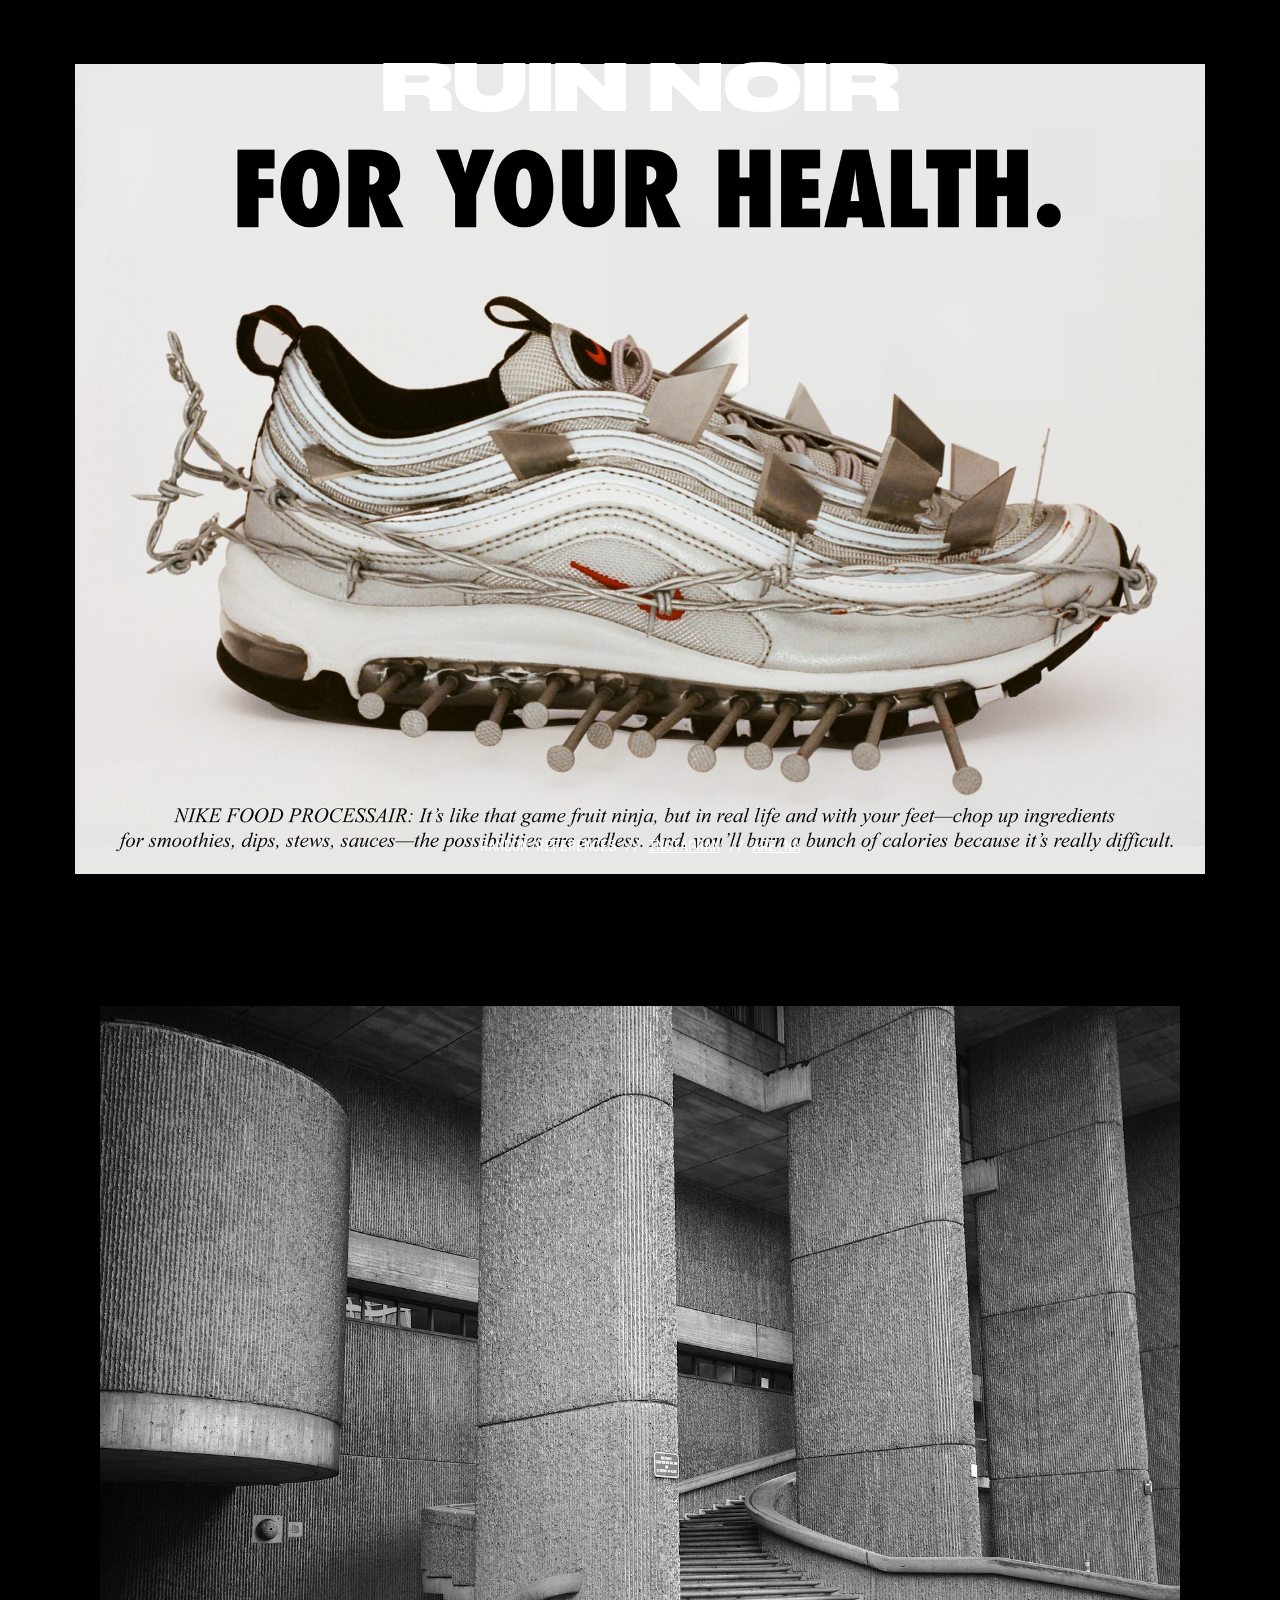
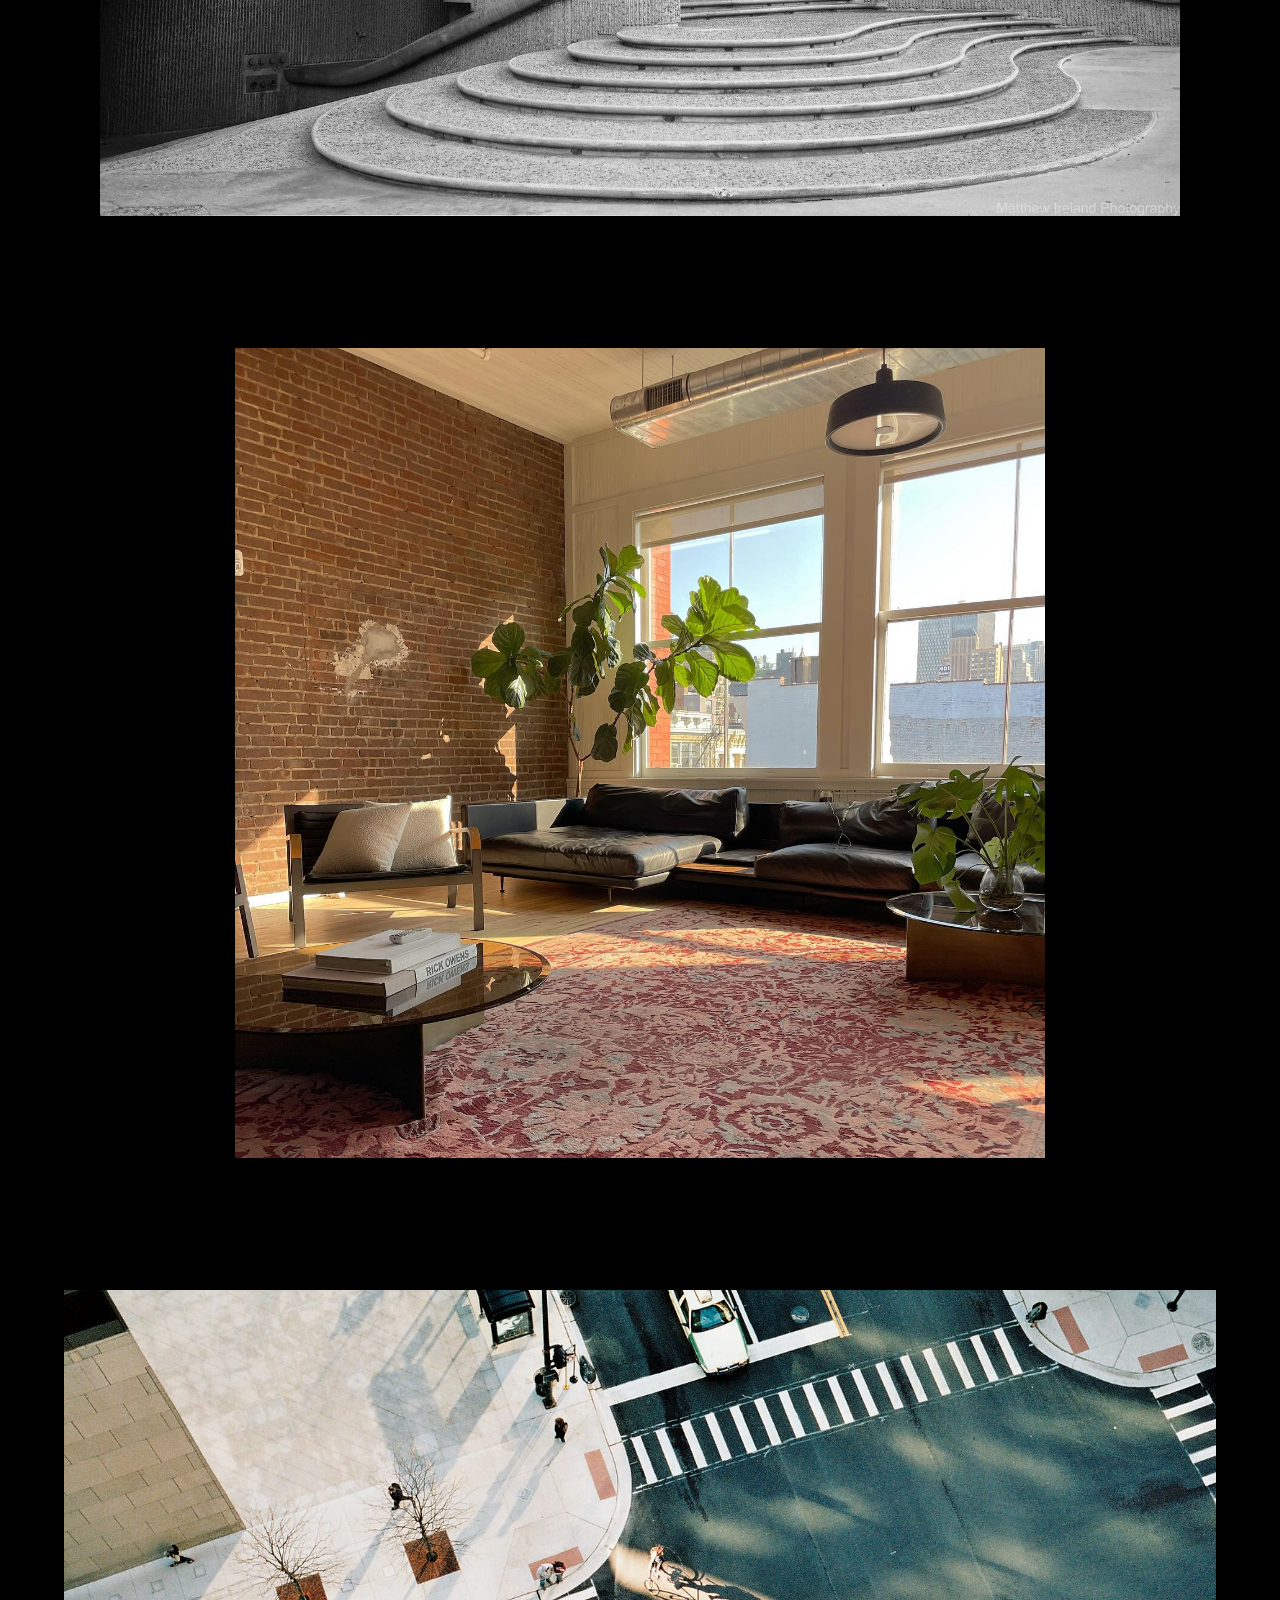
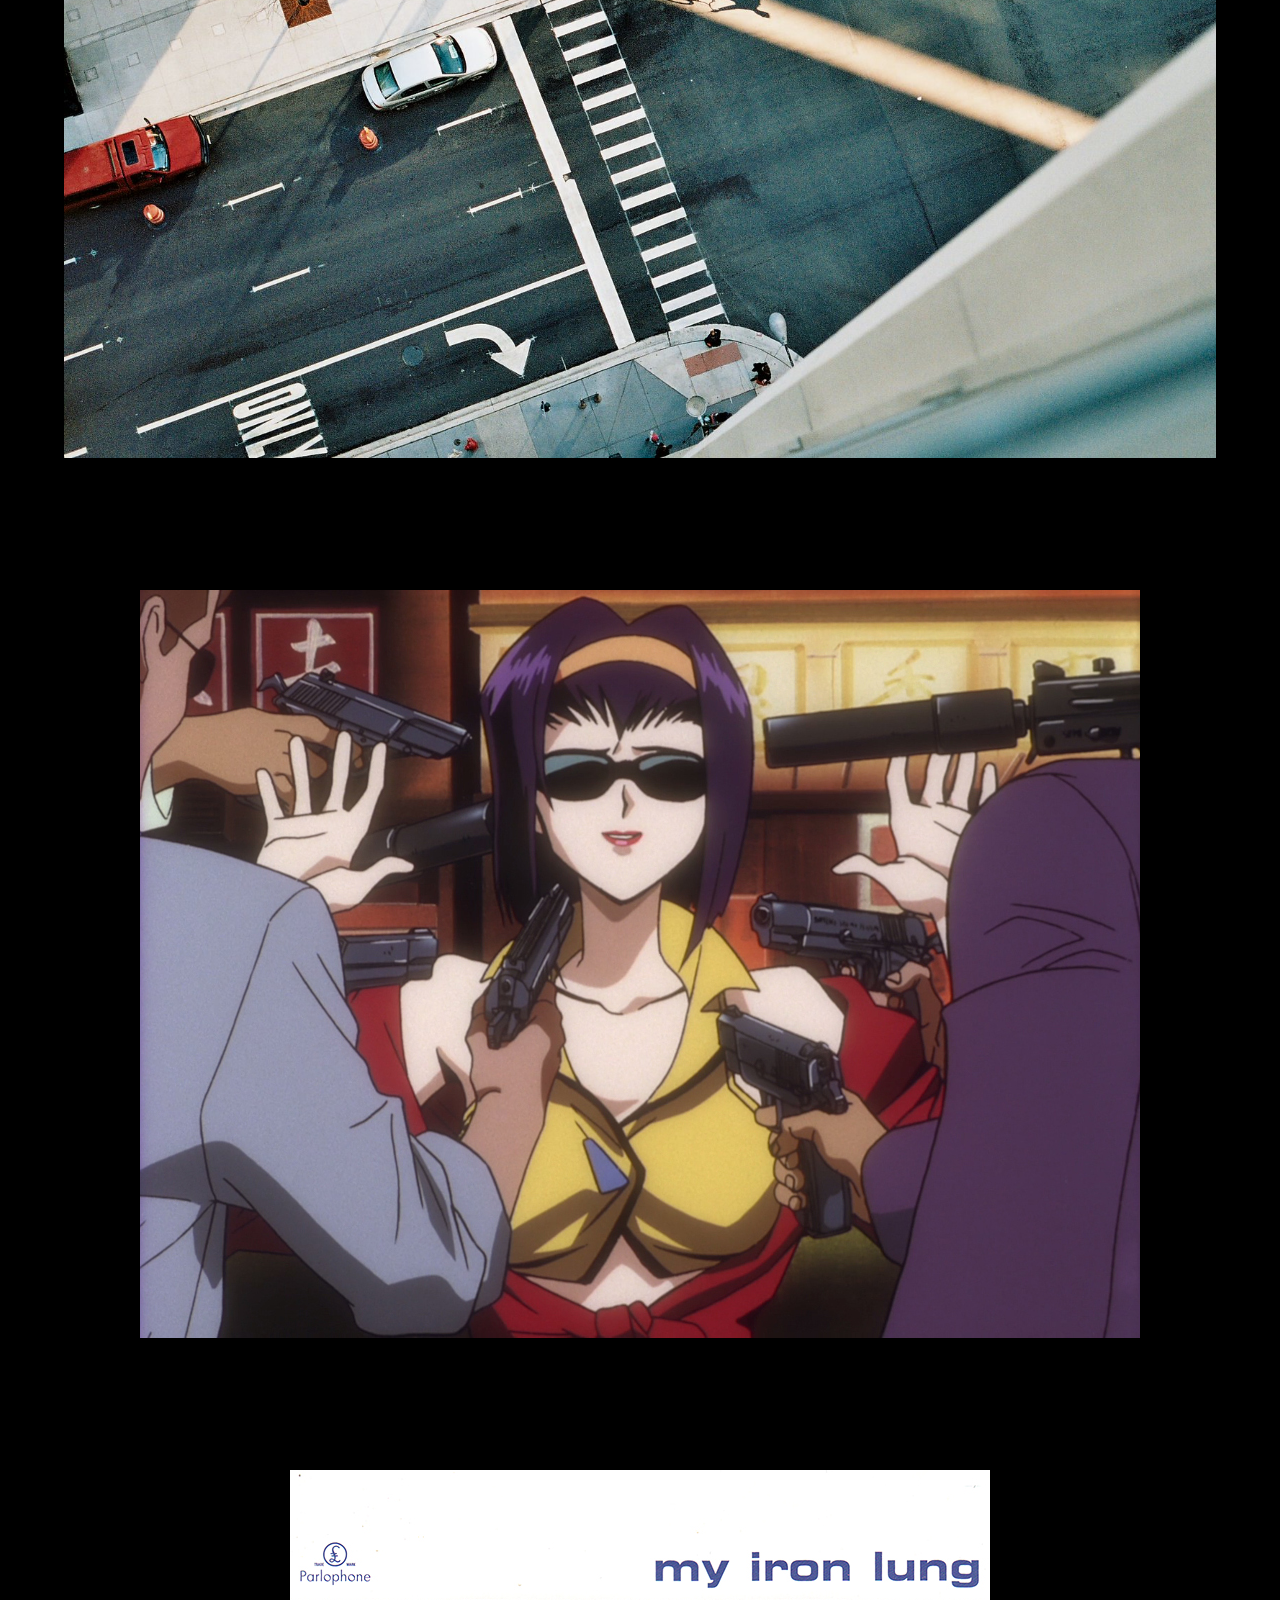
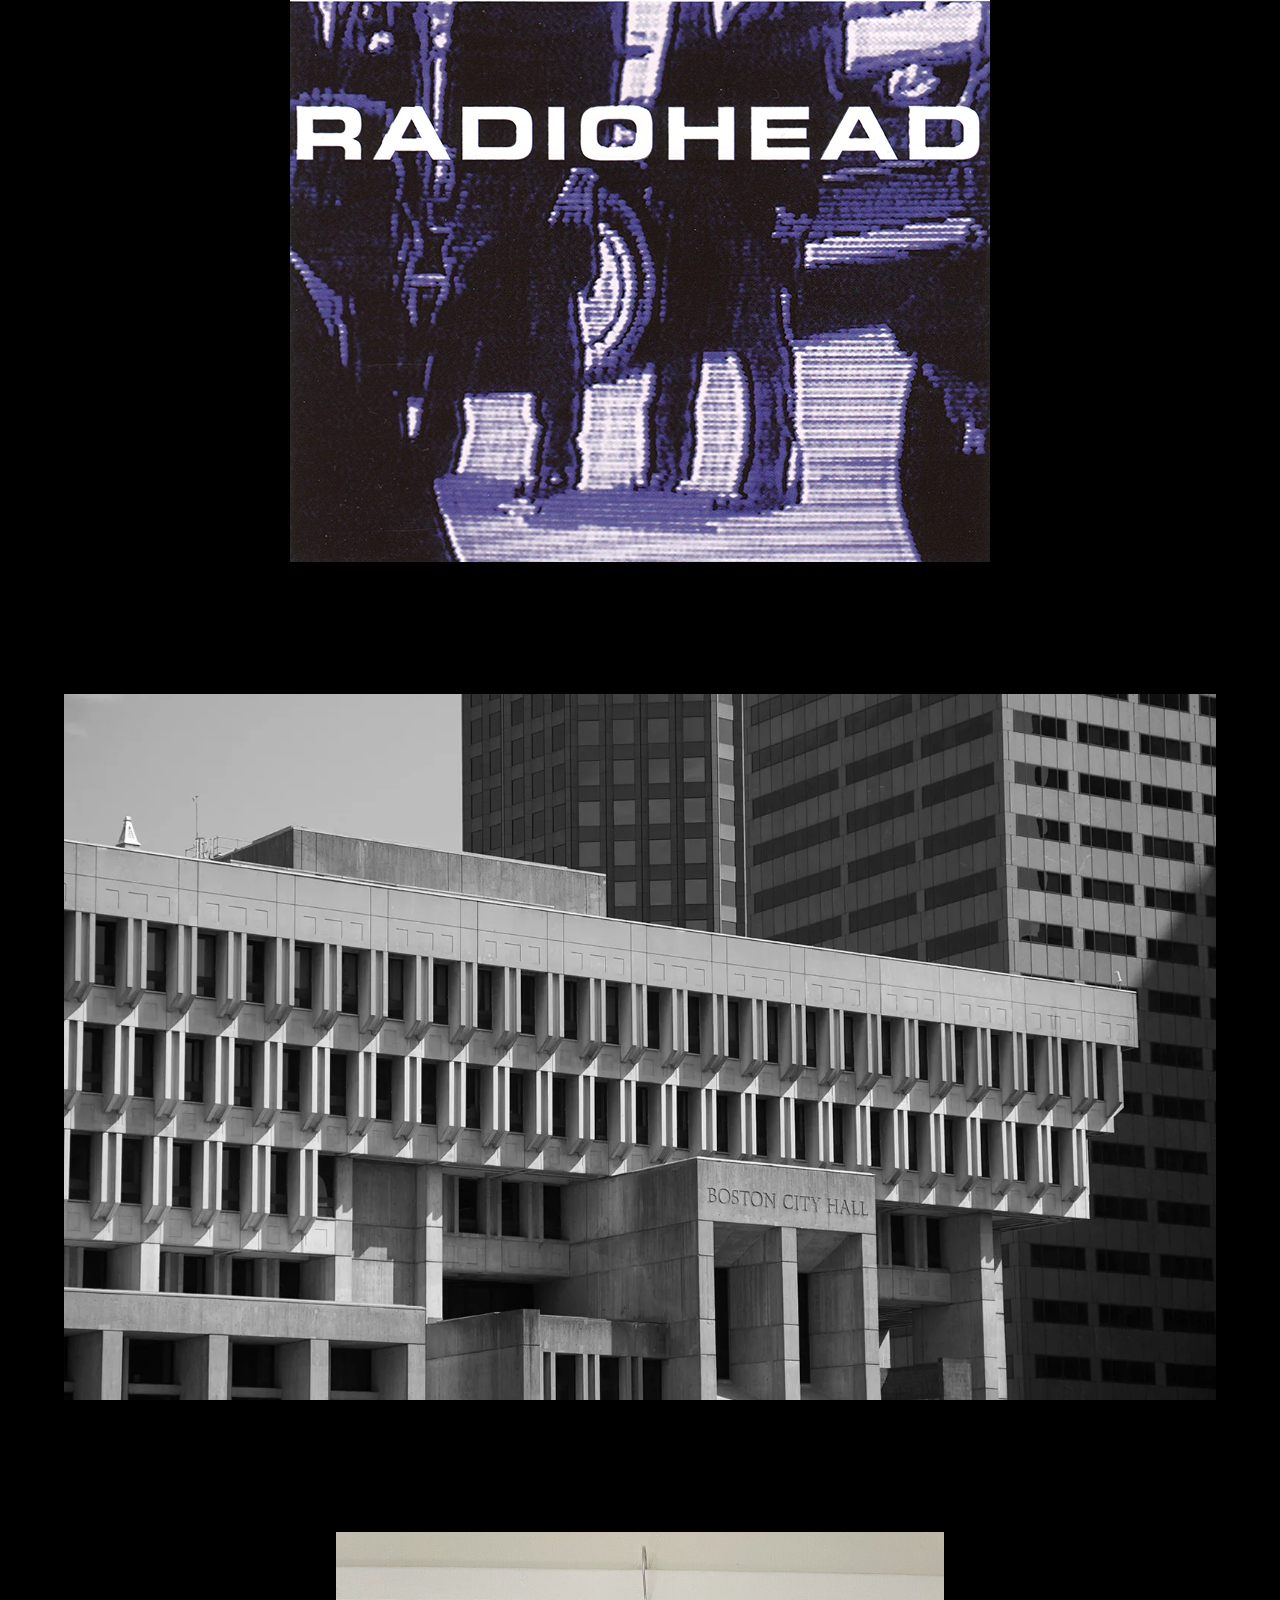
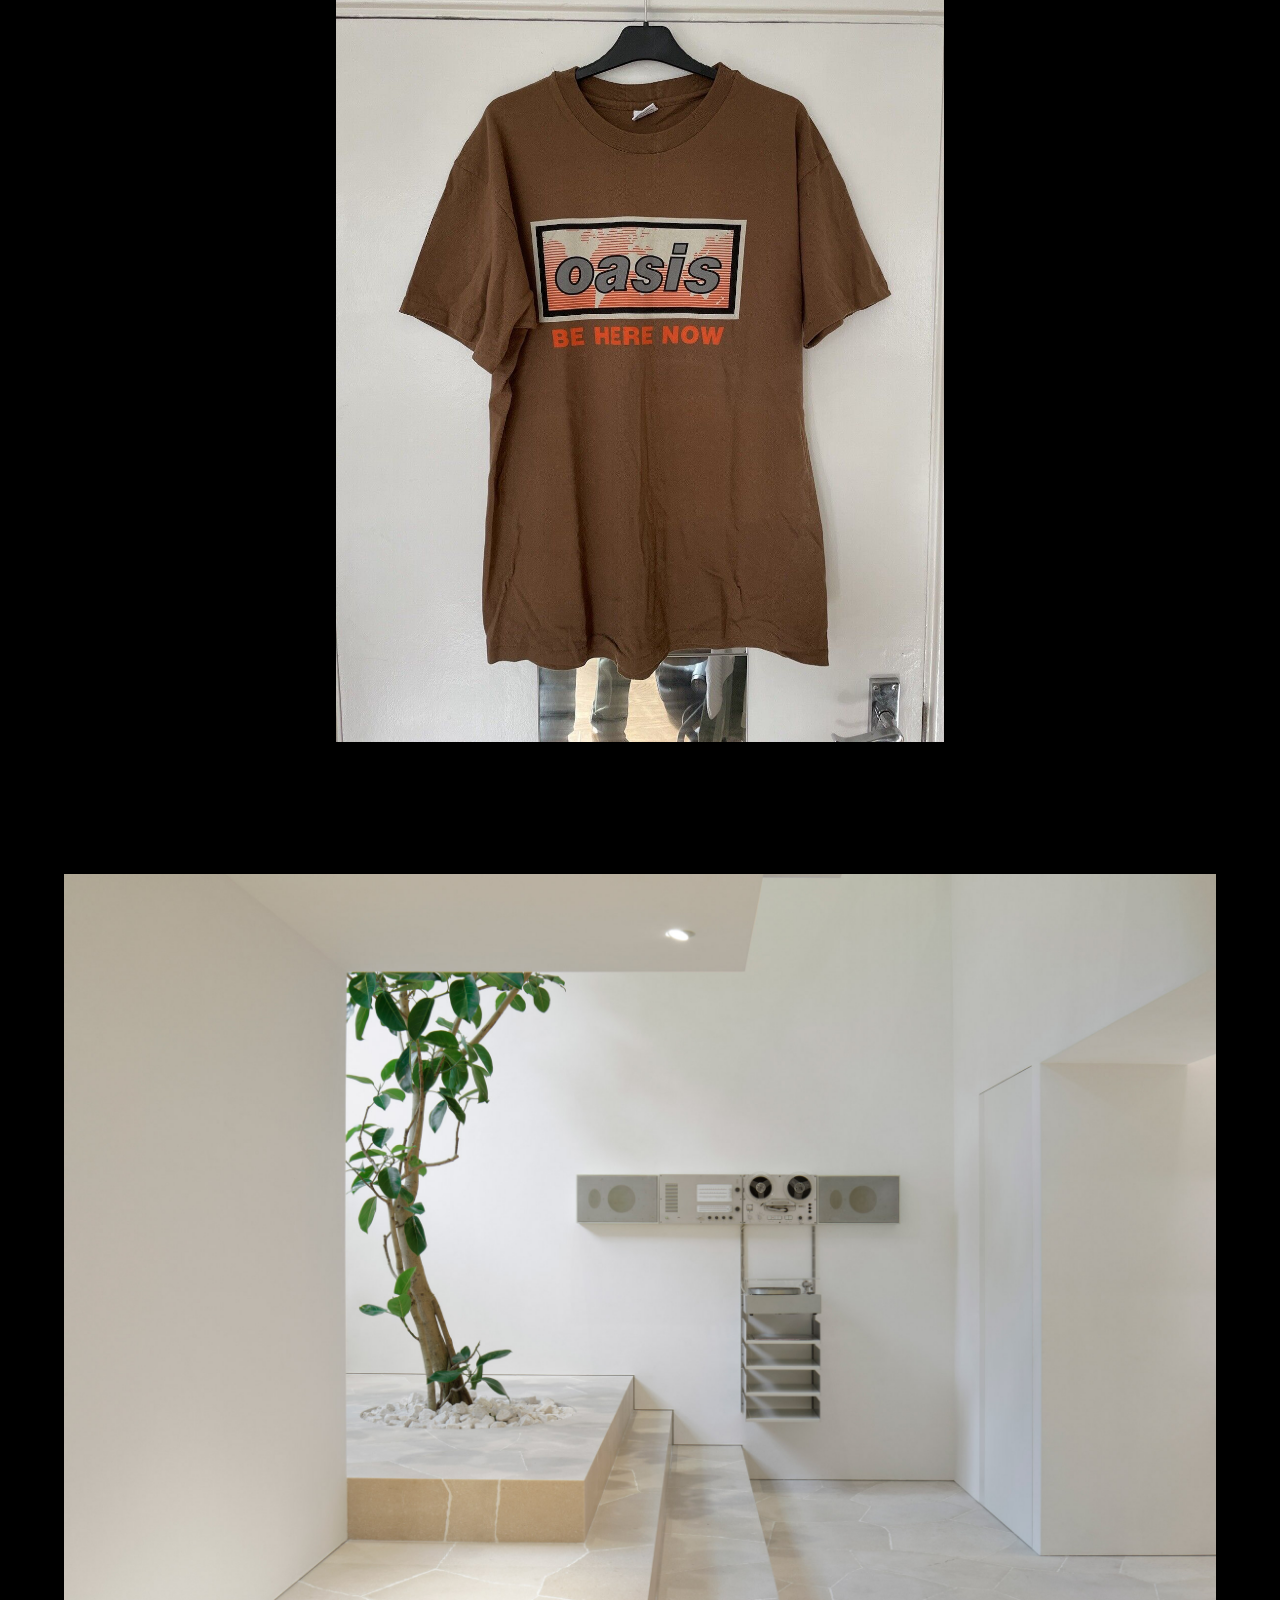
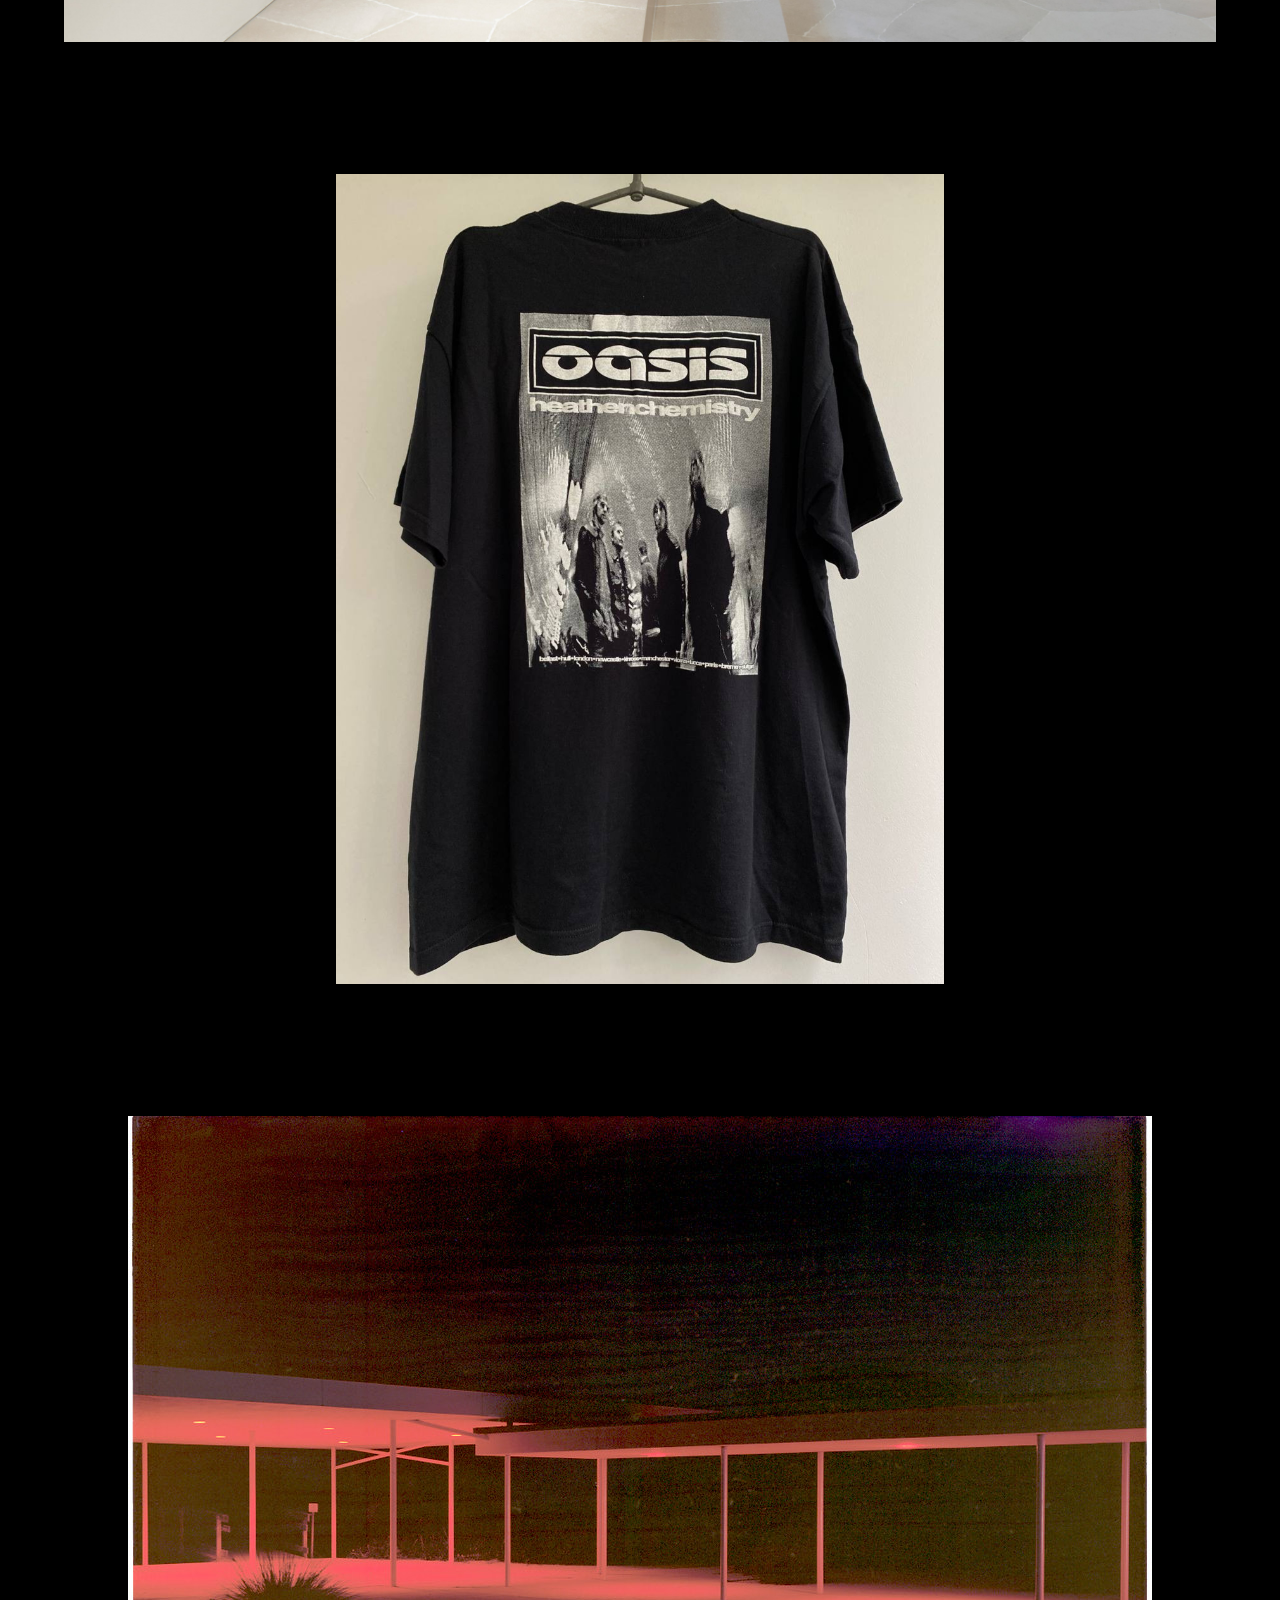
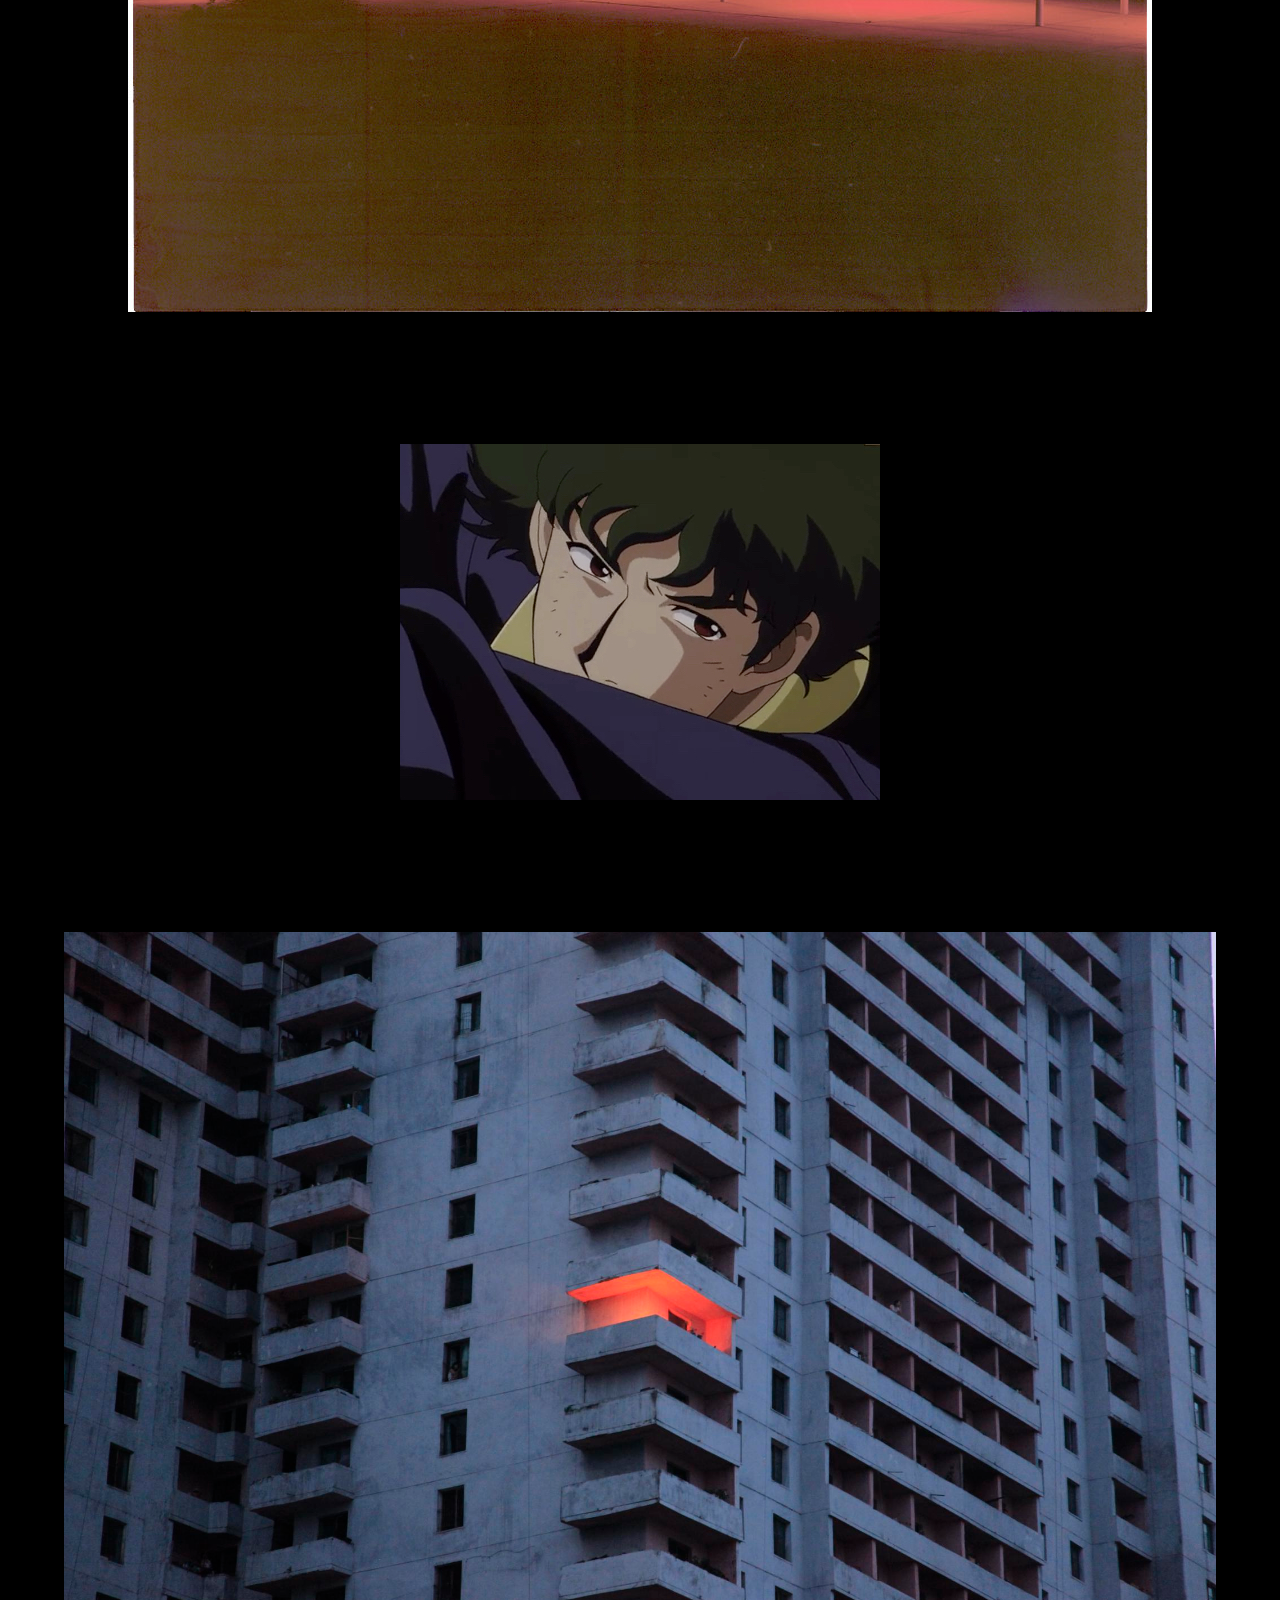
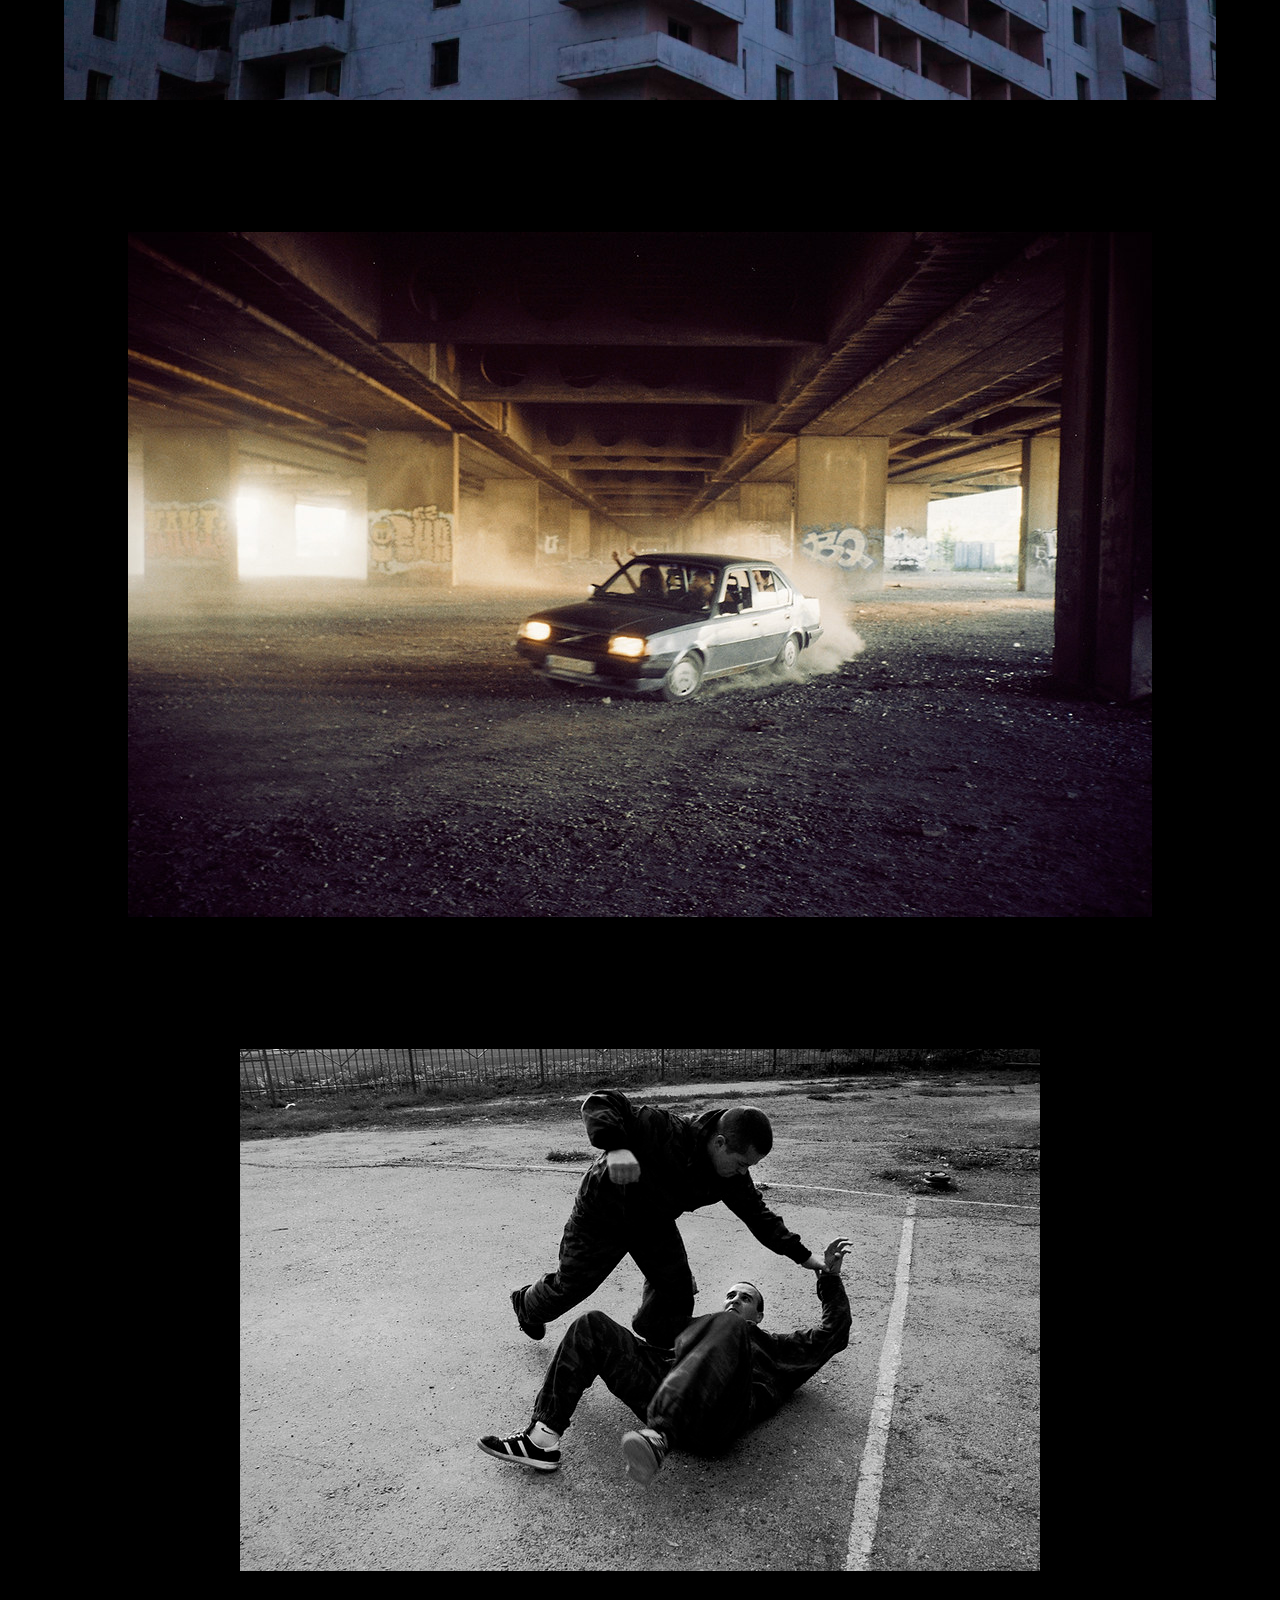
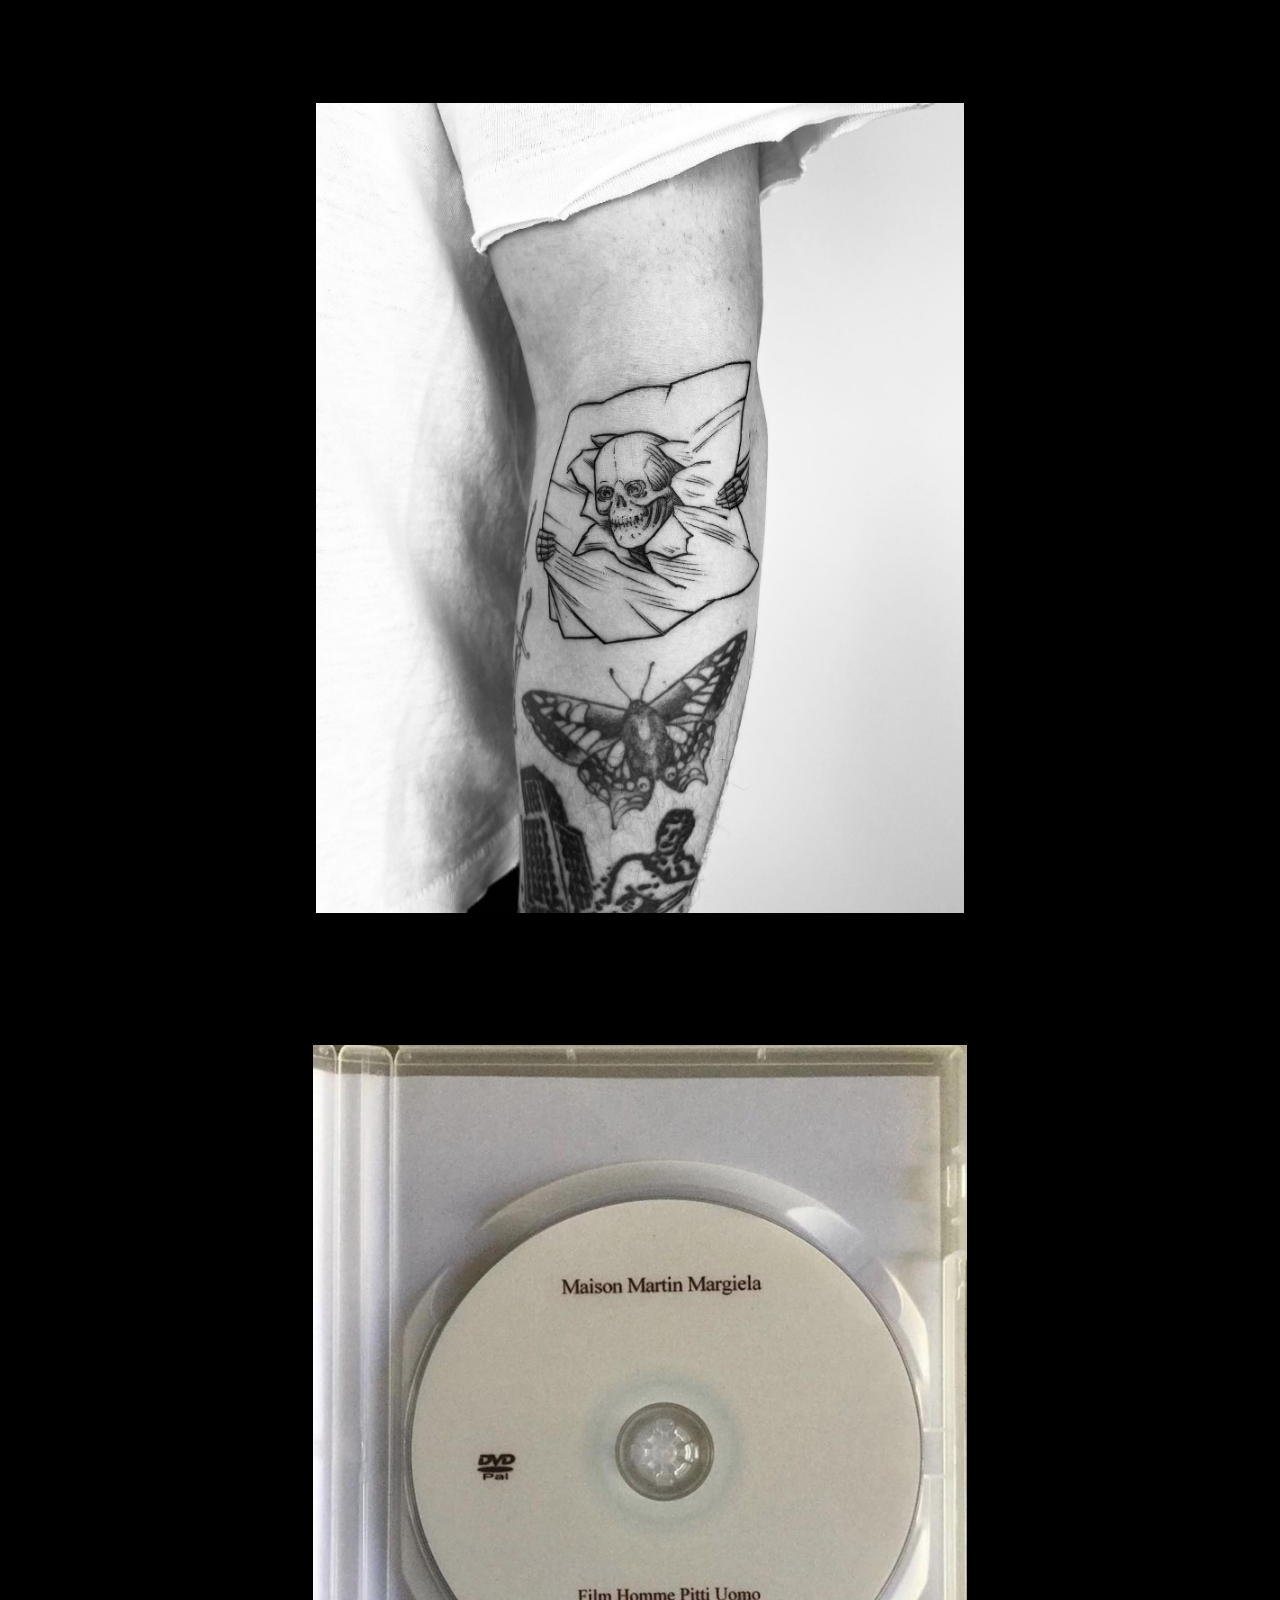
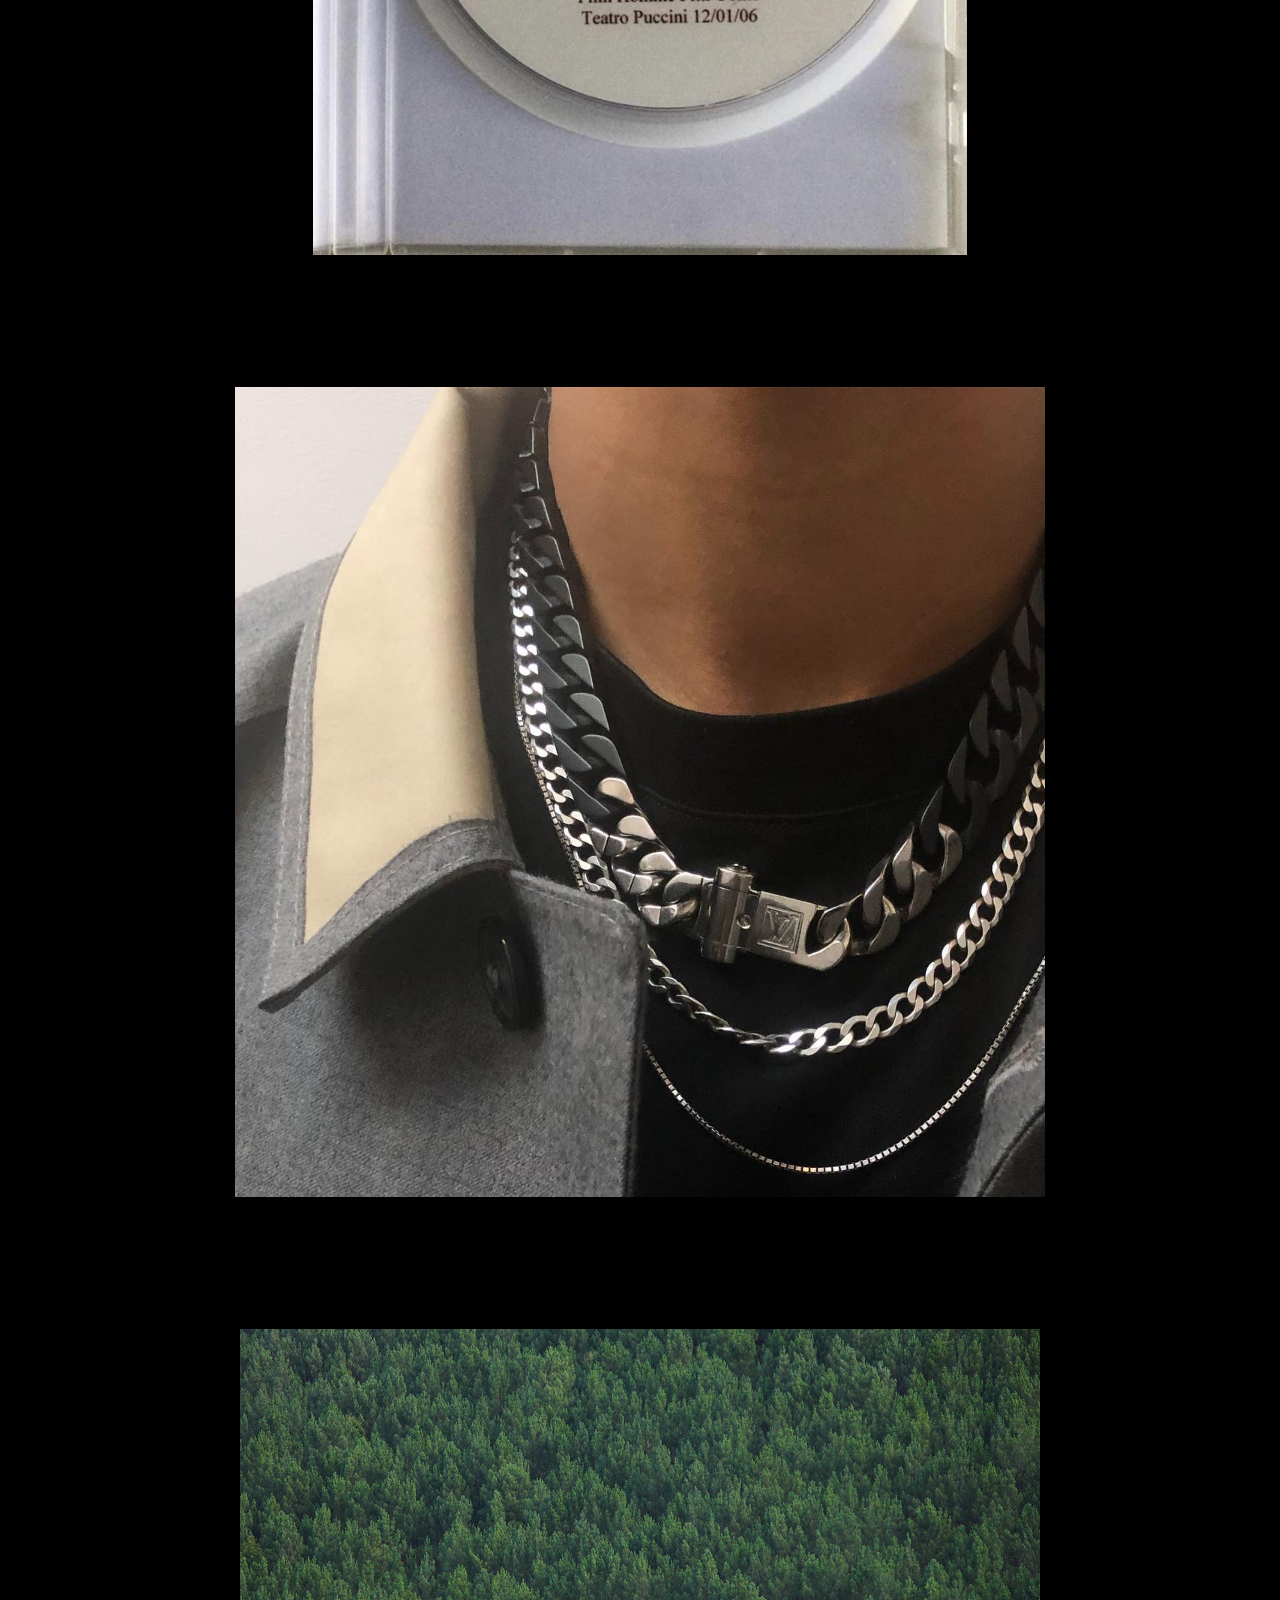
==== index-copy.html @ f964768a "Index-copy test" ====
<!DOCTYPE html>
<html lang="en">
<head>
    <meta charset="utf-8">
    <meta name="viewport" content="width=device-width, initial-scale=1">
    <meta http-equiv="X-UA-Compatible" content="ie=edge">
    <link rel="apple-touch-icon" sizes="57x57" href="/favicon/apple-icon-57x57.png">
    <link rel="apple-touch-icon" sizes="60x60" href="/favicon/apple-icon-60x60.png">
    <link rel="apple-touch-icon" sizes="72x72" href="/favicon/apple-icon-72x72.png">
    <link rel="apple-touch-icon" sizes="76x76" href="/favicon/apple-icon-76x76.png">
    <link rel="apple-touch-icon" sizes="114x114" href="/favicon/apple-icon-114x114.png">
    <link rel="apple-touch-icon" sizes="120x120" href="/favicon/apple-icon-120x120.png">
    <link rel="apple-touch-icon" sizes="144x144" href="/favicon/apple-icon-144x144.png">
    <link rel="apple-touch-icon" sizes="152x152" href="/favicon/apple-icon-152x152.png">
    <link rel="apple-touch-icon" sizes="180x180" href="/favicon/apple-icon-180x180.png">
    <link rel="icon" type="image/png" sizes="192x192"  href="/favicon/android-icon-192x192.png">
    <link rel="icon" type="image/png" sizes="32x32" href="/favicon/favicon-32x32.png">
    <link rel="icon" type="image/png" sizes="96x96" href="/favicon/favicon-96x96.png">
    <link rel="icon" type="image/png" sizes="16x16" href="/favicon/favicon-16x16.png">
    <link rel="manifest" href="/favicon/manifest.json">
    <link rel="stylesheet" type="text/css" href="/css/styles.css">
    <link rel="stylesheet" type="text/css" href="/css/tachyons.min.css">
    <script type="text/javascript" src="/js/jquery-3.6.4.min.js"></script>
    <script type="text/javascript" src="/js/index.js"></script>
    <meta name="msapplication-TileColor" content="#ffffff">
    <meta name="msapplication-TileImage" content="/favicon/ms-icon-144x144.png">
    <meta name="theme-color" content="#ffffff">
    <title>RUIN NOIR</title>
</head>
<body class="w-100 bg-black">
    <div class="logo db fixed tc">RUIN NOIR</div>
    <div class="w-100 flex flex-column content"></div>
    <div class="footer db fixed tc">RANDOM REFERENCES // <a href="https://instagram.com/ruinnoir">INSTAGRAM</a> // <a href="https://are.na/life-ruin/ruin-noir">ARE.NA</a></div>

    <script>
        (async () => {
          const response = await fetch('https://api.github.com/repos/liferuin/ruinnoir.github.io/contents/images');
          const data = await response.json();
          let htmlString = '<div class="w-100 flex flex-column content">';
          
          for (let file of data) {
            htmlString += `<span><img src="${file.path}"></img></span`;
          }
  
          htmlString += '</div>';
        })()
      </script>
</body>
</html>
---- css/styles.css ----
@font-face {
    font-family: 'Roboto Mono';
    src: url('/fonts/RobotoMono-Regular.ttf');
}

@font-face {
    font-family: 'Ogg Roman';
    src: url('/fonts/Ogg-Roman.otf');
}

@font-face {
    font-family: 'Druk Wide';
    src: url('/fonts/DrukWideHeavy.otf');
}

@-webkit-keyframes fadeIn { from { opacity:0; } to { opacity:1; } }
@-moz-keyframes fadeIn { from { opacity:0; } to { opacity:1; } }
@keyframes fadeIn { from { opacity:0; } to { opacity:1; } }

* {
	-webkit-font-smoothing: antialiased;
    -moz-osx-font-smoothing: grayscale;
    box-sizing: border-box;
}

html {
    height: 100vh;
    height: calc(var(--vh, 1vh) * 100);
    font-size: 62.5%;
    margin: 0;
    padding: 0;
}

body {
    background: #000;
    color: #fff;
    font: 1.4rem 'Roboto Mono', sans-serif;
    line-height: normal;
    margin: 0;
    padding: 0;
}

a {
    color: #fff;
    text-decoration: underline;
}

span {
    text-align: center;
    margin: 0;
    padding: 5%;
}

.no-select {
    -webkit-touch-callout: none; /* iOS Safari */
      -webkit-user-select: none; /* Safari */
       -khtml-user-select: none; /* Konqueror HTML */
         -moz-user-select: none; /* Old versions of Firefox */
          -ms-user-select: none; /* Internet Explorer/Edge */
              user-select: none; /* Non-prefixed version, currently
                                    supported by Chrome, Opera and Firefox */
}

.logo {
    z-index: 1000;
    top: 5%;
    right: 50%;
    transform: translate(50%);
    font: 5vw 'Druk Wide', sans-serif;
    text-align: center;
}

.footer {
    z-index: 1000;
    bottom: 5%;
    right: 50%;
    transform: translate(50%);
}

.content {
    z-index: 0;
}

.content img {
    max-height: 90vh;
    width: auto;
}
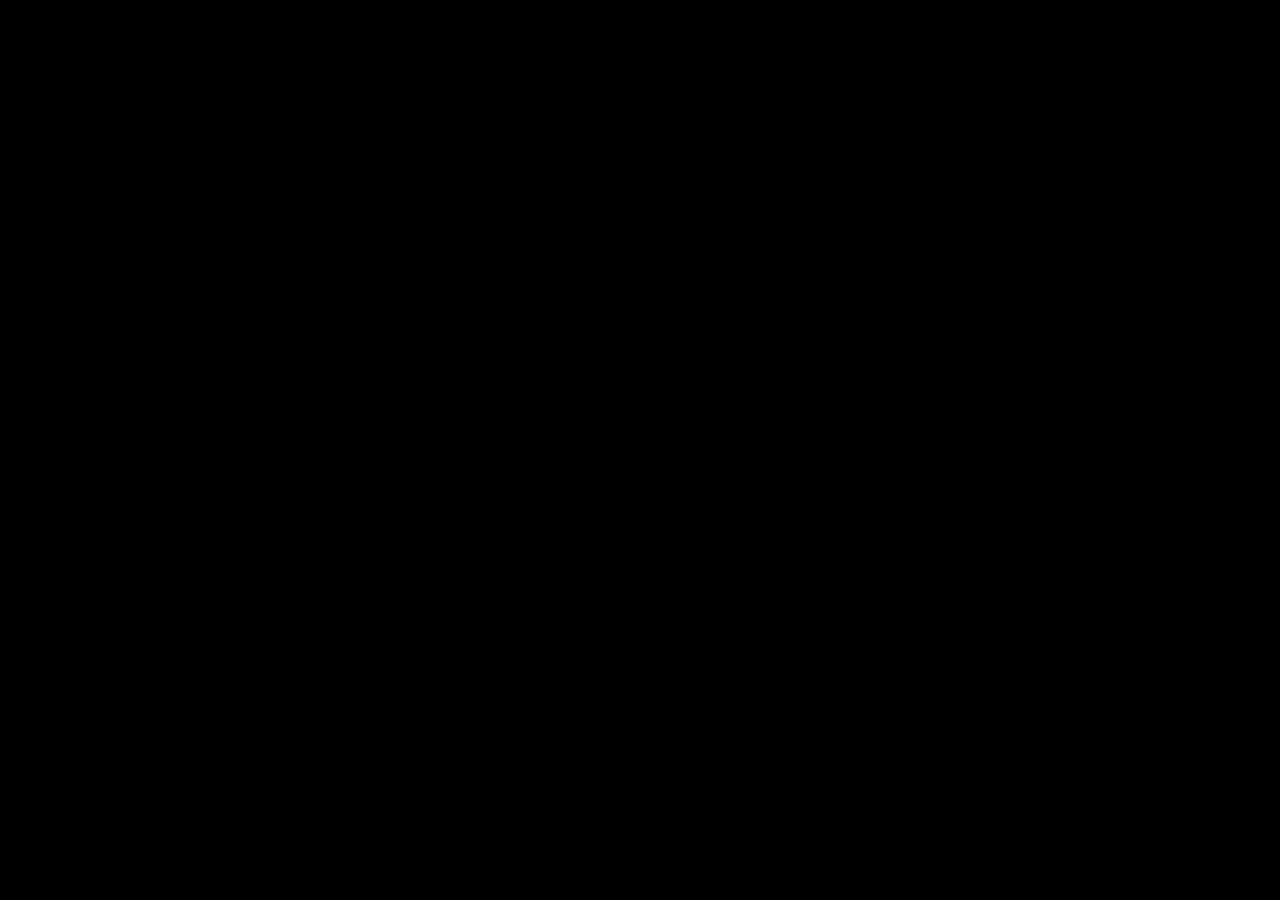
==== commit 26eea006: "Index-copy test" ====
--- a/index-copy.html
+++ b/index-copy.html
@@ -28,10 +28,6 @@
     <title>RUIN NOIR</title>
 </head>
 <body class="w-100 bg-black">
-    <div class="logo db fixed tc">RUIN NOIR</div>
-    <div class="w-100 flex flex-column content"></div>
-    <div class="footer db fixed tc">RANDOM REFERENCES // <a href="https://instagram.com/ruinnoir">INSTAGRAM</a> // <a href="https://are.na/life-ruin/ruin-noir">ARE.NA</a></div>
-
     <script>
         (async () => {
           const response = await fetch('https://api.github.com/repos/liferuin/ruinnoir.github.io/contents/images');
@@ -39,10 +35,13 @@
           let htmlString = '<div class="w-100 flex flex-column content">';
           
           for (let file of data) {
-            htmlString += `<span><img src="${file.path}"></img></span`;
+            htmlString += `<span><img src="${file.path}"></img></span>`;
           }
   
           htmlString += '</div>';
+          let headerString = '<div class="logo db fixed tc">RUIN NOIR</div>'
+          let footerString = '<div class="footer db fixed tc">RANDOM REFERENCES // <a href="https://instagram.com/ruinnoir">INSTAGRAM</a> // <a href="https://are.na/life-ruin/ruin-noir">ARE.NA</a></div>'
+          document.getElementsByTagName('body')[0].innerHTML = headerString + footerString + htmlString;
         })()
       </script>
 </body>
